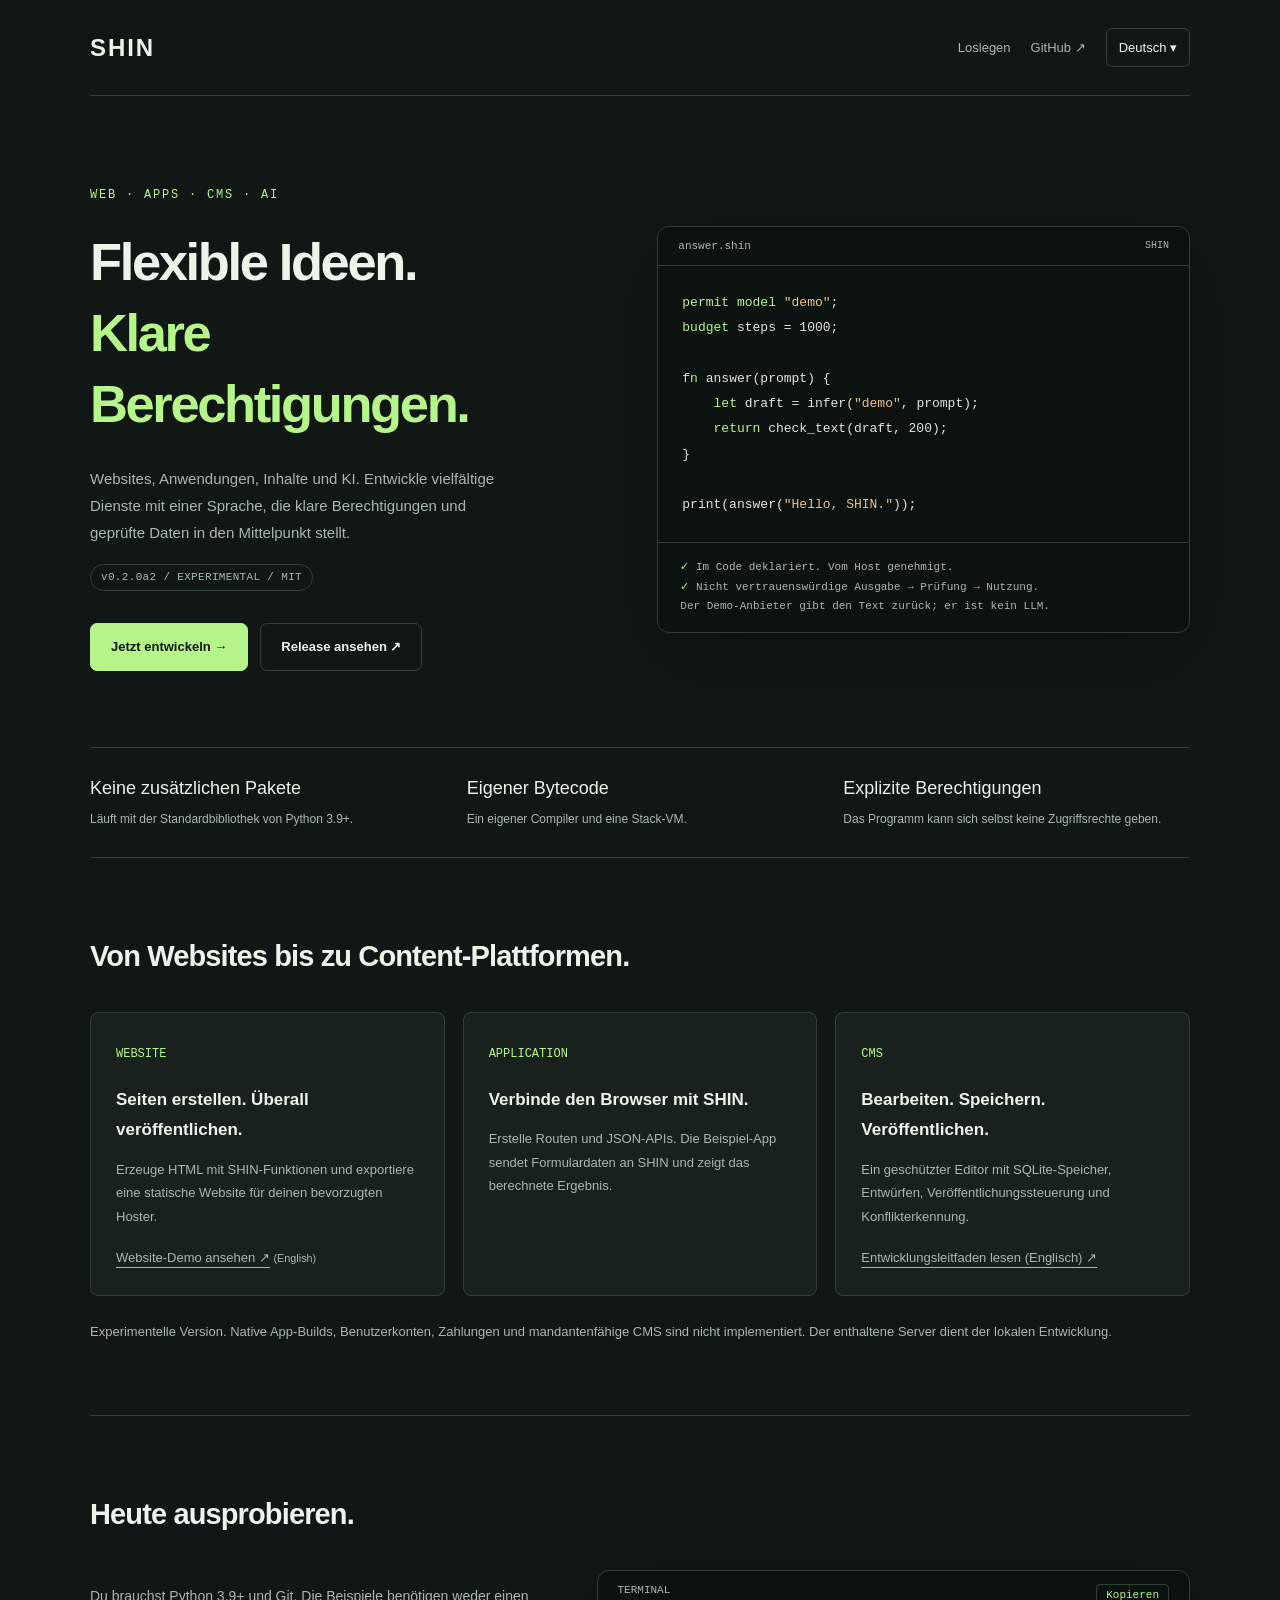
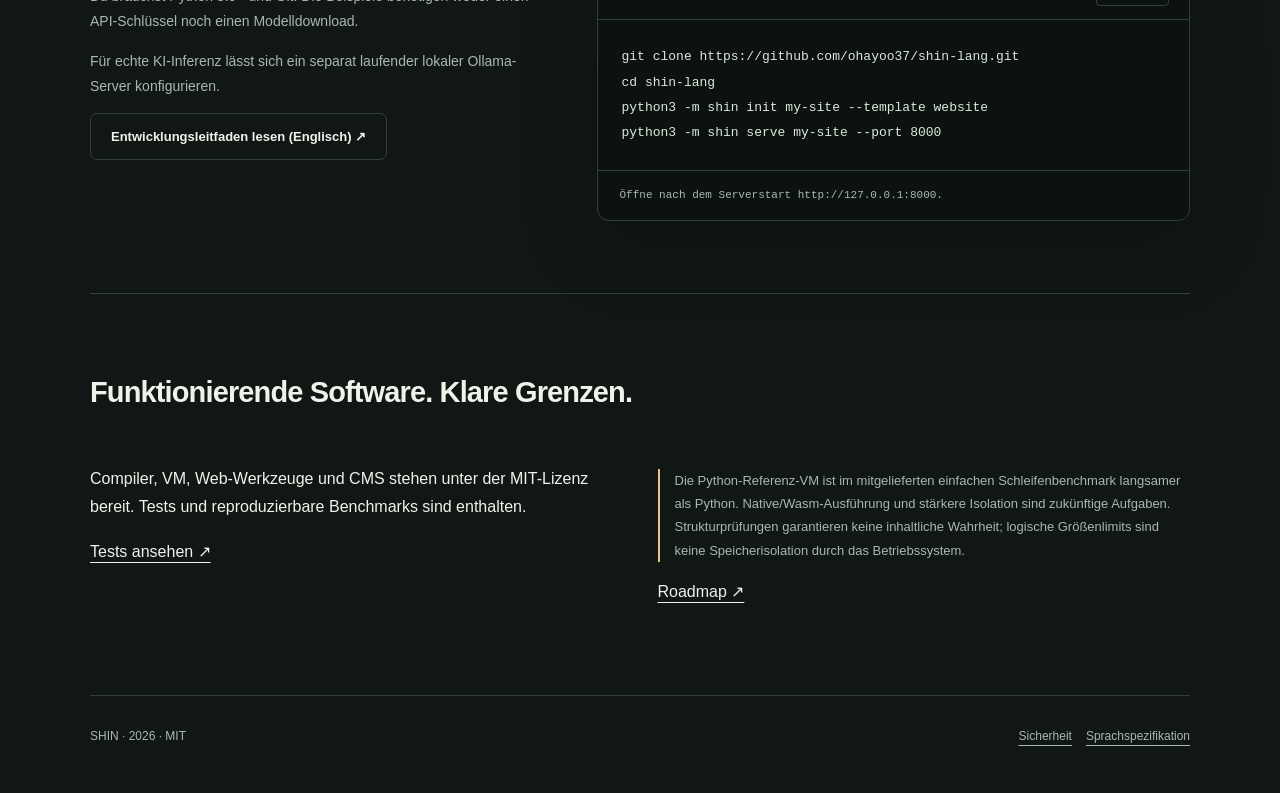
==== docs/de/index.html @ 1cef16b4 "Publish English-first multilingual website and unify SHIN branding" ====
<!doctype html>
<html lang="de"><head><meta charset="utf-8"><meta name="viewport" content="width=device-width,initial-scale=1">
<title>SHIN — Flexible Ideen. Klare Berechtigungen.</title><meta name="description" content="Eine experimentelle Sprache für Websites, Anwendungen, CMS und KI-Workflows."><meta name="theme-color" content="#101715">
<link rel="canonical" href="https://ohayoo37.github.io/shin-lang/de/"><link rel="alternate" hreflang="en" href="https://ohayoo37.github.io/shin-lang/en/"><link rel="alternate" hreflang="ja" href="https://ohayoo37.github.io/shin-lang/ja/"><link rel="alternate" hreflang="es" href="https://ohayoo37.github.io/shin-lang/es/"><link rel="alternate" hreflang="fr" href="https://ohayoo37.github.io/shin-lang/fr/"><link rel="alternate" hreflang="de" href="https://ohayoo37.github.io/shin-lang/de/"><link rel="alternate" hreflang="pt-BR" href="https://ohayoo37.github.io/shin-lang/pt-BR/"><link rel="alternate" hreflang="zh-CN" href="https://ohayoo37.github.io/shin-lang/zh-CN/"><link rel="alternate" hreflang="ko" href="https://ohayoo37.github.io/shin-lang/ko/"><link rel="alternate" hreflang="x-default" href="https://ohayoo37.github.io/shin-lang/">
<meta property="og:title" content="SHIN — Flexible Ideen. Klare Berechtigungen."><meta property="og:description" content="Eine experimentelle Sprache für Websites, Anwendungen, CMS und KI-Workflows."><meta property="og:url" content="https://ohayoo37.github.io/shin-lang/de/"><meta property="og:type" content="website">
<link rel="stylesheet" href="../site.css"><script src="../site.js" defer></script></head>
<body><a class="skip" href="#main">Zum Inhalt springen</a><div class="wrap">
<nav aria-label="Hauptnavigation"><a class="brand" href="./">SHIN</a><div class="navlinks"><a class="hide-mobile" href="#start">Loslegen</a><a href="https://github.com/ohayoo37/shin-lang">GitHub ↗</a><details class="languages"><summary aria-label="Sprache wählen">Deutsch</summary><div class="language-menu"><a lang="en" hreflang="en" href="../en/">English</a><a lang="ja" hreflang="ja" href="../ja/">日本語</a><a lang="es" hreflang="es" href="../es/">Español</a><a lang="fr" hreflang="fr" href="../fr/">Français</a><a lang="de" hreflang="de" href="../de/" aria-current="page">Deutsch</a><a lang="pt-BR" hreflang="pt-BR" href="../pt-BR/">Português</a><a lang="zh-CN" hreflang="zh-CN" href="../zh-CN/">简体中文</a><a lang="ko" hreflang="ko" href="../ko/">한국어</a></div></details></div></nav>
<main id="main"><div class="hero"><div><div class="eyebrow">WEB · APPS · CMS · AI</div><h1>Flexible Ideen.<br><em>Klare Berechtigungen.</em></h1><p class="lead">Websites, Anwendungen, Inhalte und KI. Entwickle vielfältige Dienste mit einer Sprache, die klare Berechtigungen und geprüfte Daten in den Mittelpunkt stellt.</p><span class="pill">v0.2.0a2 / EXPERIMENTAL / MIT</span><div class="actions"><a class="button primary" href="#start">Jetzt entwickeln →</a><a class="button" href="https://github.com/ohayoo37/shin-lang/releases">Release ansehen ↗</a></div></div>
<div class="codebox"><div class="codehead"><span>answer.shin</span><span>SHIN</span></div><pre><span class="kw">permit model</span> <span class="str">"demo"</span>;
<span class="kw">budget</span> steps = 1000;

<span class="kw">fn</span> answer(prompt) {
    <span class="kw">let</span> draft = infer(<span class="str">"demo"</span>, prompt);
    <span class="kw">return</span> check_text(draft, 200);
}

print(answer(<span class="str">"Hello, SHIN."</span>));</pre><div class="result"><b>✓</b> Im Code deklariert. Vom Host genehmigt.<br><b>✓</b> Nicht vertrauenswürdige Ausgabe → Prüfung → Nutzung.<br>Der Demo-Anbieter gibt den Text zurück; er ist kein LLM.</div></div></div>
<div class="strip"><div><strong>Keine zusätzlichen Pakete</strong><span>Läuft mit der Standardbibliothek von Python 3.9+.</span></div><div><strong>Eigener Bytecode</strong><span>Ein eigener Compiler und eine Stack-VM.</span></div><div><strong>Explizite Berechtigungen</strong><span>Das Programm kann sich selbst keine Zugriffsrechte geben.</span></div></div>
<section id="web"><div class="sectionhead"><h2>Von Websites bis zu Content-Plattformen.</h2></div><div class="cards"><article class="card"><span class="number">WEBSITE</span><h3>Seiten erstellen. Überall veröffentlichen.</h3><p>Erzeuge HTML mit SHIN-Funktionen und exportiere eine statische Website für deinen bevorzugten Hoster.</p><p><a href="../demo/">Website-Demo ansehen ↗</a> <small lang="en">(English)</small></p></article><article class="card"><span class="number">APPLICATION</span><h3>Verbinde den Browser mit SHIN.</h3><p>Erstelle Routen und JSON-APIs. Die Beispiel-App sendet Formulardaten an SHIN und zeigt das berechnete Ergebnis.</p></article><article class="card"><span class="number">CMS</span><h3>Bearbeiten. Speichern. Veröffentlichen.</h3><p>Ein geschützter Editor mit SQLite-Speicher, Entwürfen, Veröffentlichungssteuerung und Konflikterkennung.</p><p><a href="https://github.com/ohayoo37/shin-lang/blob/main/docs/web.md">Entwicklungsleitfaden lesen (Englisch) ↗</a></p></article></div><p class="note limits">Experimentelle Version. Native App-Builds, Benutzerkonten, Zahlungen und mandantenfähige CMS sind nicht implementiert. Der enthaltene Server dient der lokalen Entwicklung.</p></section>
<section id="start"><div class="sectionhead"><h2>Heute ausprobieren.</h2></div><div class="quick"><div><p>Du brauchst Python 3.9+ und Git. Die Beispiele benötigen weder einen API-Schlüssel noch einen Modelldownload.</p><p>Für echte KI-Inferenz lässt sich ein separat laufender lokaler Ollama-Server konfigurieren.</p><a class="button" href="https://github.com/ohayoo37/shin-lang/blob/main/docs/web.md">Entwicklungsleitfaden lesen (Englisch) ↗</a></div><div class="codebox"><div class="codehead"><span>TERMINAL</span><button class="copy" id="copy" type="button" data-success="Befehle kopiert." data-failure="Wähle die Befehle aus und kopiere sie manuell.">Kopieren</button></div><pre id="commands">git clone https://github.com/ohayoo37/shin-lang.git
cd shin-lang
python3 -m shin init my-site --template website
python3 -m shin serve my-site --port 8000</pre><div class="result" id="copy-status" aria-live="polite">Öffne nach dem Serverstart http://127.0.0.1:8000.</div></div></div></section>
<section><div class="sectionhead"><h2>Funktionierende Software. Klare Grenzen.</h2></div><div class="status"><div><p>Compiler, VM, Web-Werkzeuge und CMS stehen unter der MIT-Lizenz bereit. Tests und reproduzierbare Benchmarks sind enthalten.</p><a href="https://github.com/ohayoo37/shin-lang/tree/main/tests">Tests ansehen ↗</a></div><div><p class="note">Die Python-Referenz-VM ist im mitgelieferten einfachen Schleifenbenchmark langsamer als Python. Native/Wasm-Ausführung und stärkere Isolation sind zukünftige Aufgaben. Strukturprüfungen garantieren keine inhaltliche Wahrheit; logische Größenlimits sind keine Speicherisolation durch das Betriebssystem.</p><p><a href="https://github.com/ohayoo37/shin-lang/blob/main/docs/roadmap.md">Roadmap ↗</a></p></div></div></section></main>
<footer class="footer"><div>SHIN · 2026 · MIT</div><div><a href="https://github.com/ohayoo37/shin-lang/blob/main/SECURITY.md">Sicherheit</a><a href="https://github.com/ohayoo37/shin-lang/blob/main/docs/language.md">Sprachspezifikation</a></div></footer></div></body></html>
---- docs/site.css ----
:root{--bg:#101715;--panel:#18211e;--line:#31413a;--fg:#eef4e9;--muted:#a9b8ae;--green:#b5f58a;--amber:#ebc185}*{box-sizing:border-box}html{scroll-behavior:smooth}body{margin:0;background:var(--bg);color:var(--fg);font-family:ui-sans-serif,-apple-system,BlinkMacSystemFont,"Segoe UI",sans-serif;line-height:1.8}a{color:inherit;text-underline-offset:5px}button,a{ -webkit-tap-highlight-color:transparent}a:focus-visible,button:focus-visible{outline:3px solid var(--green);outline-offset:5px}.wrap{max-width:1180px;margin:auto;padding:0 40px}nav{display:flex;align-items:center;justify-content:space-between;padding:26px 0;border-bottom:1px solid var(--line);gap:20px}.brand{font-size:24px;font-weight:800;letter-spacing:.08em;text-decoration:none}.navlinks{display:flex;gap:28px;font-size:13px;color:var(--muted)}.navlinks a{text-decoration:none}.hero{padding:92px 0 76px;display:grid;grid-template-columns:1fr 1.05fr;gap:60px;align-items:center}.eyebrow{font:12px ui-monospace,monospace;letter-spacing:.15em;color:var(--green);margin-bottom:25px}.pill{display:inline-block;padding:4px 10px;border:1px solid var(--line);border-radius:30px;font:11px ui-monospace,monospace;letter-spacing:.03em;color:var(--muted)}h1{font-size:clamp(36px,4.1vw,56px);line-height:1.35;font-weight:650;letter-spacing:-.045em;margin:0 0 25px}h1 em{font-style:normal;color:var(--green)}.lead{color:var(--muted);font-size:15px;max-width:430px}.actions{display:flex;gap:12px;flex-wrap:wrap;margin-top:32px}.button{display:inline-block;padding:11px 20px;border:1px solid var(--line);border-radius:7px;text-decoration:none;font-size:13px;font-weight:600}.primary{background:var(--green);color:var(--bg);border-color:var(--green)}.codebox{border:1px solid var(--line);border-radius:12px;background:#0c120f;overflow:hidden;box-shadow:0 24px 80px #0003}.codehead{display:flex;justify-content:space-between;border-bottom:1px solid var(--line);padding:13px 20px;font:11px ui-monospace,monospace;color:var(--muted)}pre{margin:0;padding:24px;font:13px/1.95 ui-monospace,SFMono-Regular,Consolas,monospace;overflow-x:auto;color:#dce8dc}.kw{color:var(--green)}.str{color:var(--amber)}.comment{color:#8da398}.result{border-top:1px solid var(--line);padding:15px 22px;font:11px/1.8 ui-monospace,monospace;color:var(--muted)}.result b{color:var(--green);font-weight:400}.strip{display:grid;grid-template-columns:repeat(3,1fr);border-top:1px solid var(--line);border-bottom:1px solid var(--line);padding:24px 0;gap:30px}.strip strong{font-size:18px;display:block;font-weight:500}.strip span{font-size:12px;color:var(--muted)}section{padding:72px 0;border-bottom:1px solid var(--line)}.sectionhead{display:flex;justify-content:space-between;align-items:baseline;gap:25px;margin-bottom:30px}h2{font-size:29px;letter-spacing:-.03em;margin:0;font-weight:550}.label{font:11px ui-monospace,monospace;color:var(--muted);letter-spacing:.12em}.cards{display:grid;grid-template-columns:repeat(3,1fr);gap:18px}.card{padding:25px;border:1px solid var(--line);border-radius:8px;background:var(--panel)}.number{font:12px ui-monospace,monospace;color:var(--green)}h3{font-size:17px;margin:18px 0 12px;font-weight:550}.card p,.note{font-size:13px;color:var(--muted);margin:0}.quick{display:grid;grid-template-columns:1fr 1.3fr;gap:50px}.quick p{font-size:14px;color:var(--muted)}.copy{border:1px solid var(--line);border-radius:4px;background:transparent;color:var(--green);font:11px ui-monospace,monospace;padding:4px 9px;cursor:pointer}.status{display:grid;grid-template-columns:1fr 1fr;gap:35px}.status ul{padding-left:20px;font-size:14px;color:var(--muted)}.status h3{margin-top:0}.status .note{border-left:2px solid var(--amber);padding-left:15px;margin-top:20px}.footer{display:flex;justify-content:space-between;gap:25px;padding:30px 0 45px;color:var(--muted);font-size:12px}.footer a{margin-left:18px}.skip{position:absolute;left:-9999px}.skip:focus{position:fixed;left:20px;top:20px;background:var(--bg);padding:10px;z-index:2}@media(max-width:850px){.hero{grid-template-columns:1fr;gap:35px;padding:60px 0}.cards{grid-template-columns:1fr}.quick{grid-template-columns:1fr;gap:20px}.wrap{padding:0 24px}.status{grid-template-columns:1fr}.sectionhead{display:block}.sectionhead .label{display:block;margin-top:12px}}@media(max-width:480px){.navlinks{gap:15px}.navlinks .hide-mobile{display:none}.strip{gap:14px}.strip strong{font-size:15px}.strip span{font-size:11px}.footer{display:block}.footer div{margin-top:12px}.footer a{margin-left:0;margin-right:18px}pre{font-size:11px;padding:17px}}@media(prefers-reduced-motion:reduce){html{scroll-behavior:auto}}

.hero>*{min-width:0}.navlinks{align-items:center;gap:20px}.languages{position:relative;font-size:13px}.languages summary{cursor:pointer;border:1px solid var(--line);border-radius:6px;padding:7px 12px;list-style:none;color:var(--fg)}.languages summary::after{content:" ▾"}.languages[open] .language-menu{position:absolute;z-index:5;right:0;top:44px;background:var(--panel);border:1px solid var(--line);border-radius:8px;min-width:180px;padding:8px;box-shadow:0 12px 30px #0006}.language-menu a{display:block;padding:7px 12px;text-decoration:none}.language-menu a:hover,.language-menu a[aria-current=page]{background:#293e30;color:var(--green)}.sectionhead{flex-wrap:wrap}.pill{line-height:1.6}.cards p a{display:inline-block;margin-top:18px}h1{overflow-wrap:break-word}h2,h3{overflow-wrap:anywhere}.footer div{display:flex;flex-wrap:wrap;gap:14px}.footer a{margin:0}.quick>div{min-width:0}.note{margin-top:20px}button.copy{white-space:nowrap}.codehead{gap:10px}.codehead span:last-child{font-size:10px}.sr-only{position:absolute;width:1px;height:1px;padding:0;margin:-1px;overflow:hidden;clip:rect(0,0,0,0);white-space:nowrap;border:0}summary:focus-visible{outline:3px solid var(--green);outline-offset:4px}@media(max-width:600px){.navlinks{gap:10px}.navlinks .hide-mobile{display:none}.hero{padding:45px 0}.strip{grid-template-columns:1fr;gap:18px}.strip strong{font-size:17px}.languages summary{padding:6px 9px}.codehead span:last-child{display:none}h1{font-size:36px}.wrap{padding:0 20px}.sectionhead h2{font-size:26px}}
.language-menu{display:grid;gap:3px}.language-menu a{display:block;padding:5px 12px;border-radius:4px}.language-menu a:hover,.language-menu a[aria-current=page]{background:var(--panel);color:var(--green)}.limits{margin-top:24px}.card small{color:var(--muted)}.hero>div{min-width:0}h1{overflow-wrap:anywhere}.navlinks{align-items:center}
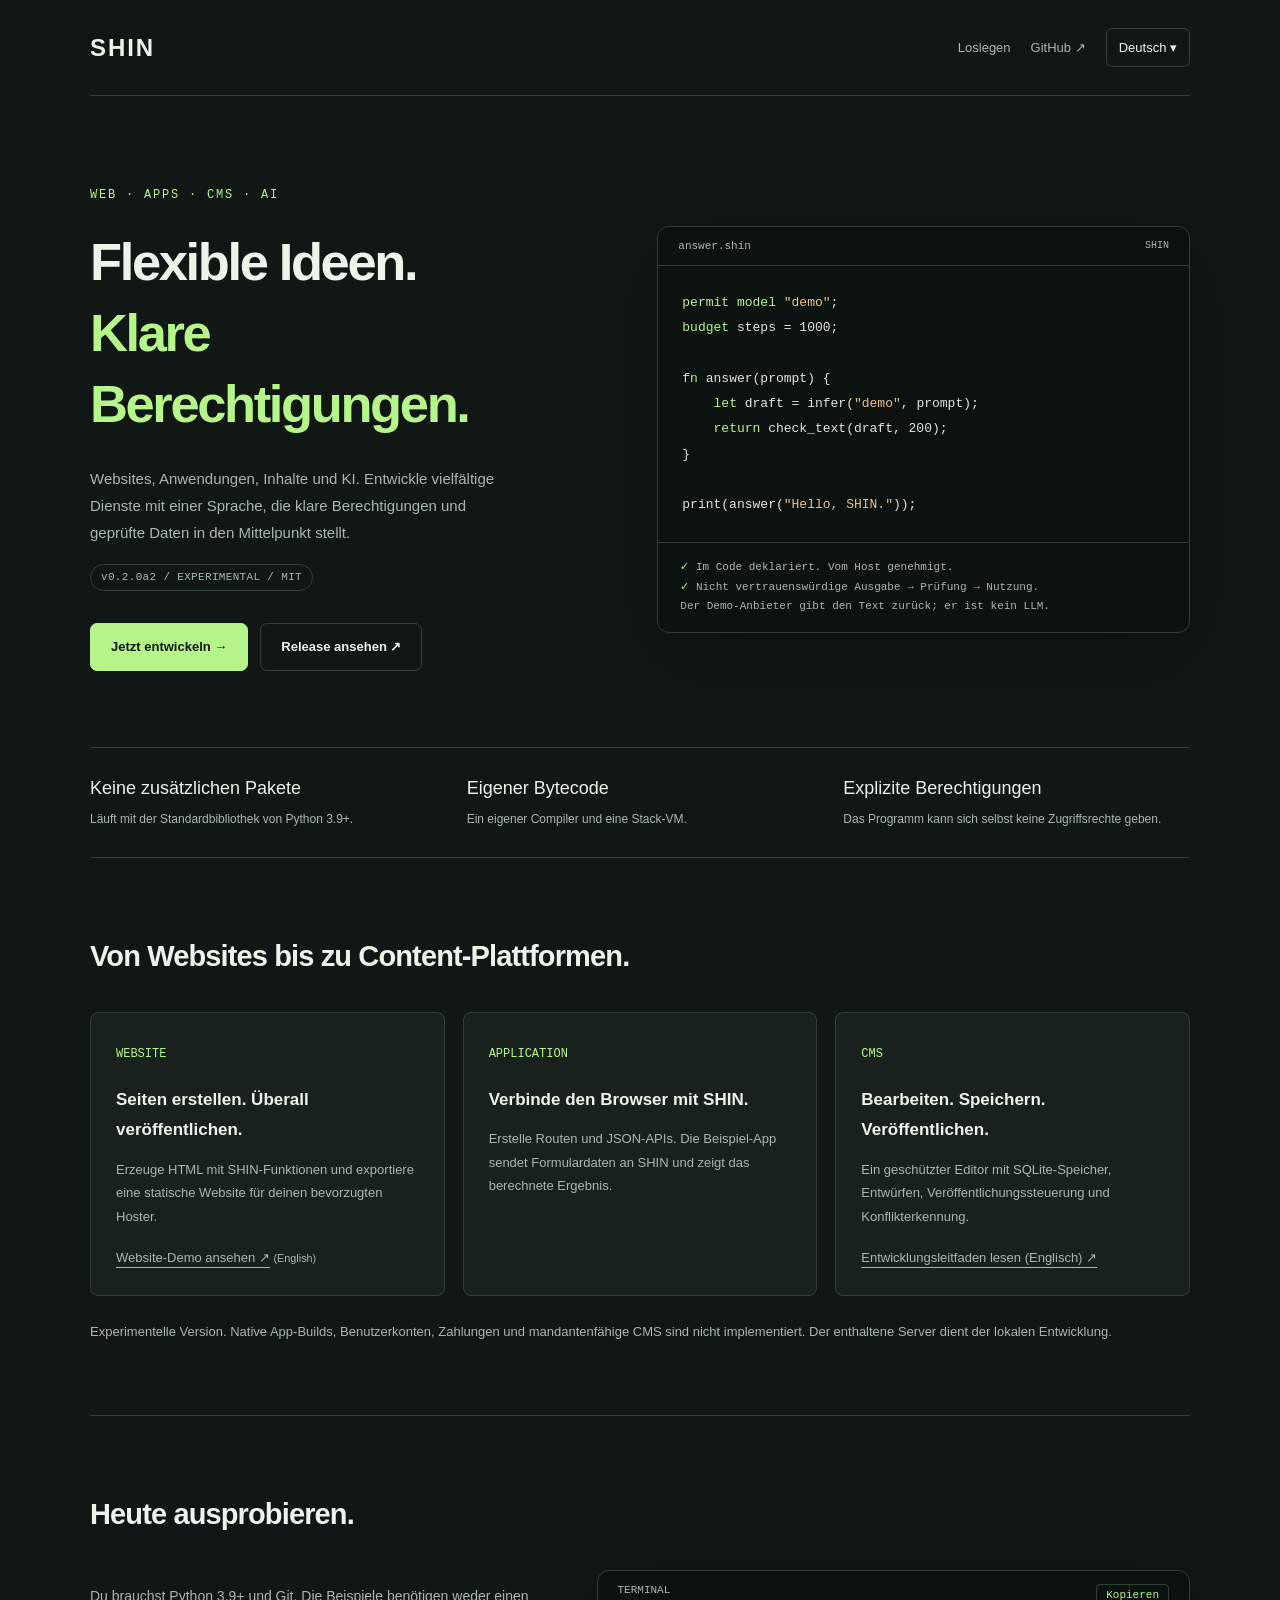
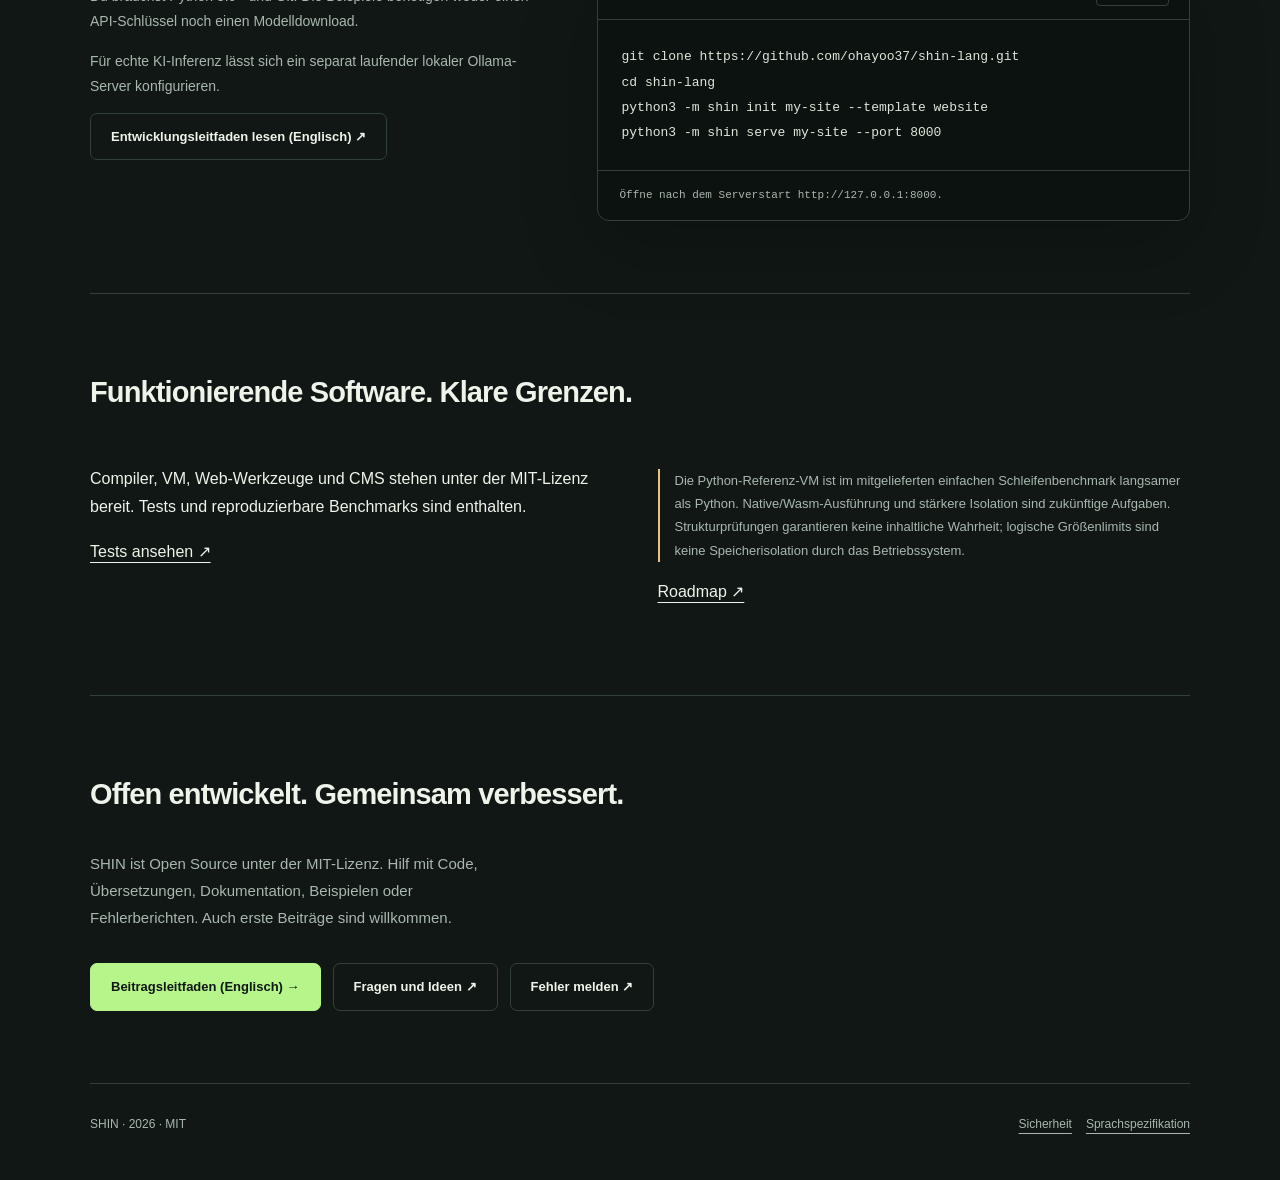
==== commit 609bbca9: "Open community contribution paths and document project governance" ====
--- a/docs/de/index.html
+++ b/docs/de/index.html
@@ -22,5 +22,6 @@
 cd shin-lang
 python3 -m shin init my-site --template website
 python3 -m shin serve my-site --port 8000</pre><div class="result" id="copy-status" aria-live="polite">Öffne nach dem Serverstart http://127.0.0.1:8000.</div></div></div></section>
-<section><div class="sectionhead"><h2>Funktionierende Software. Klare Grenzen.</h2></div><div class="status"><div><p>Compiler, VM, Web-Werkzeuge und CMS stehen unter der MIT-Lizenz bereit. Tests und reproduzierbare Benchmarks sind enthalten.</p><a href="https://github.com/ohayoo37/shin-lang/tree/main/tests">Tests ansehen ↗</a></div><div><p class="note">Die Python-Referenz-VM ist im mitgelieferten einfachen Schleifenbenchmark langsamer als Python. Native/Wasm-Ausführung und stärkere Isolation sind zukünftige Aufgaben. Strukturprüfungen garantieren keine inhaltliche Wahrheit; logische Größenlimits sind keine Speicherisolation durch das Betriebssystem.</p><p><a href="https://github.com/ohayoo37/shin-lang/blob/main/docs/roadmap.md">Roadmap ↗</a></p></div></div></section></main>
+<section><div class="sectionhead"><h2>Funktionierende Software. Klare Grenzen.</h2></div><div class="status"><div><p>Compiler, VM, Web-Werkzeuge und CMS stehen unter der MIT-Lizenz bereit. Tests und reproduzierbare Benchmarks sind enthalten.</p><a href="https://github.com/ohayoo37/shin-lang/tree/main/tests">Tests ansehen ↗</a></div><div><p class="note">Die Python-Referenz-VM ist im mitgelieferten einfachen Schleifenbenchmark langsamer als Python. Native/Wasm-Ausführung und stärkere Isolation sind zukünftige Aufgaben. Strukturprüfungen garantieren keine inhaltliche Wahrheit; logische Größenlimits sind keine Speicherisolation durch das Betriebssystem.</p><p><a href="https://github.com/ohayoo37/shin-lang/blob/main/docs/roadmap.md">Roadmap ↗</a></p></div></div></section>
+<section id="community"><div class="sectionhead"><h2>Offen entwickelt. Gemeinsam verbessert.</h2></div><p class="lead">SHIN ist Open Source unter der MIT-Lizenz. Hilf mit Code, Übersetzungen, Dokumentation, Beispielen oder Fehlerberichten. Auch erste Beiträge sind willkommen.</p><div class="actions"><a class="button primary" href="https://github.com/ohayoo37/shin-lang/blob/main/CONTRIBUTING.md">Beitragsleitfaden (Englisch) →</a><a class="button" href="https://github.com/ohayoo37/shin-lang/discussions">Fragen und Ideen ↗</a><a class="button" href="https://github.com/ohayoo37/shin-lang/issues/new/choose">Fehler melden ↗</a></div></section></main>
 <footer class="footer"><div>SHIN · 2026 · MIT</div><div><a href="https://github.com/ohayoo37/shin-lang/blob/main/SECURITY.md">Sicherheit</a><a href="https://github.com/ohayoo37/shin-lang/blob/main/docs/language.md">Sprachspezifikation</a></div></footer></div></body></html>
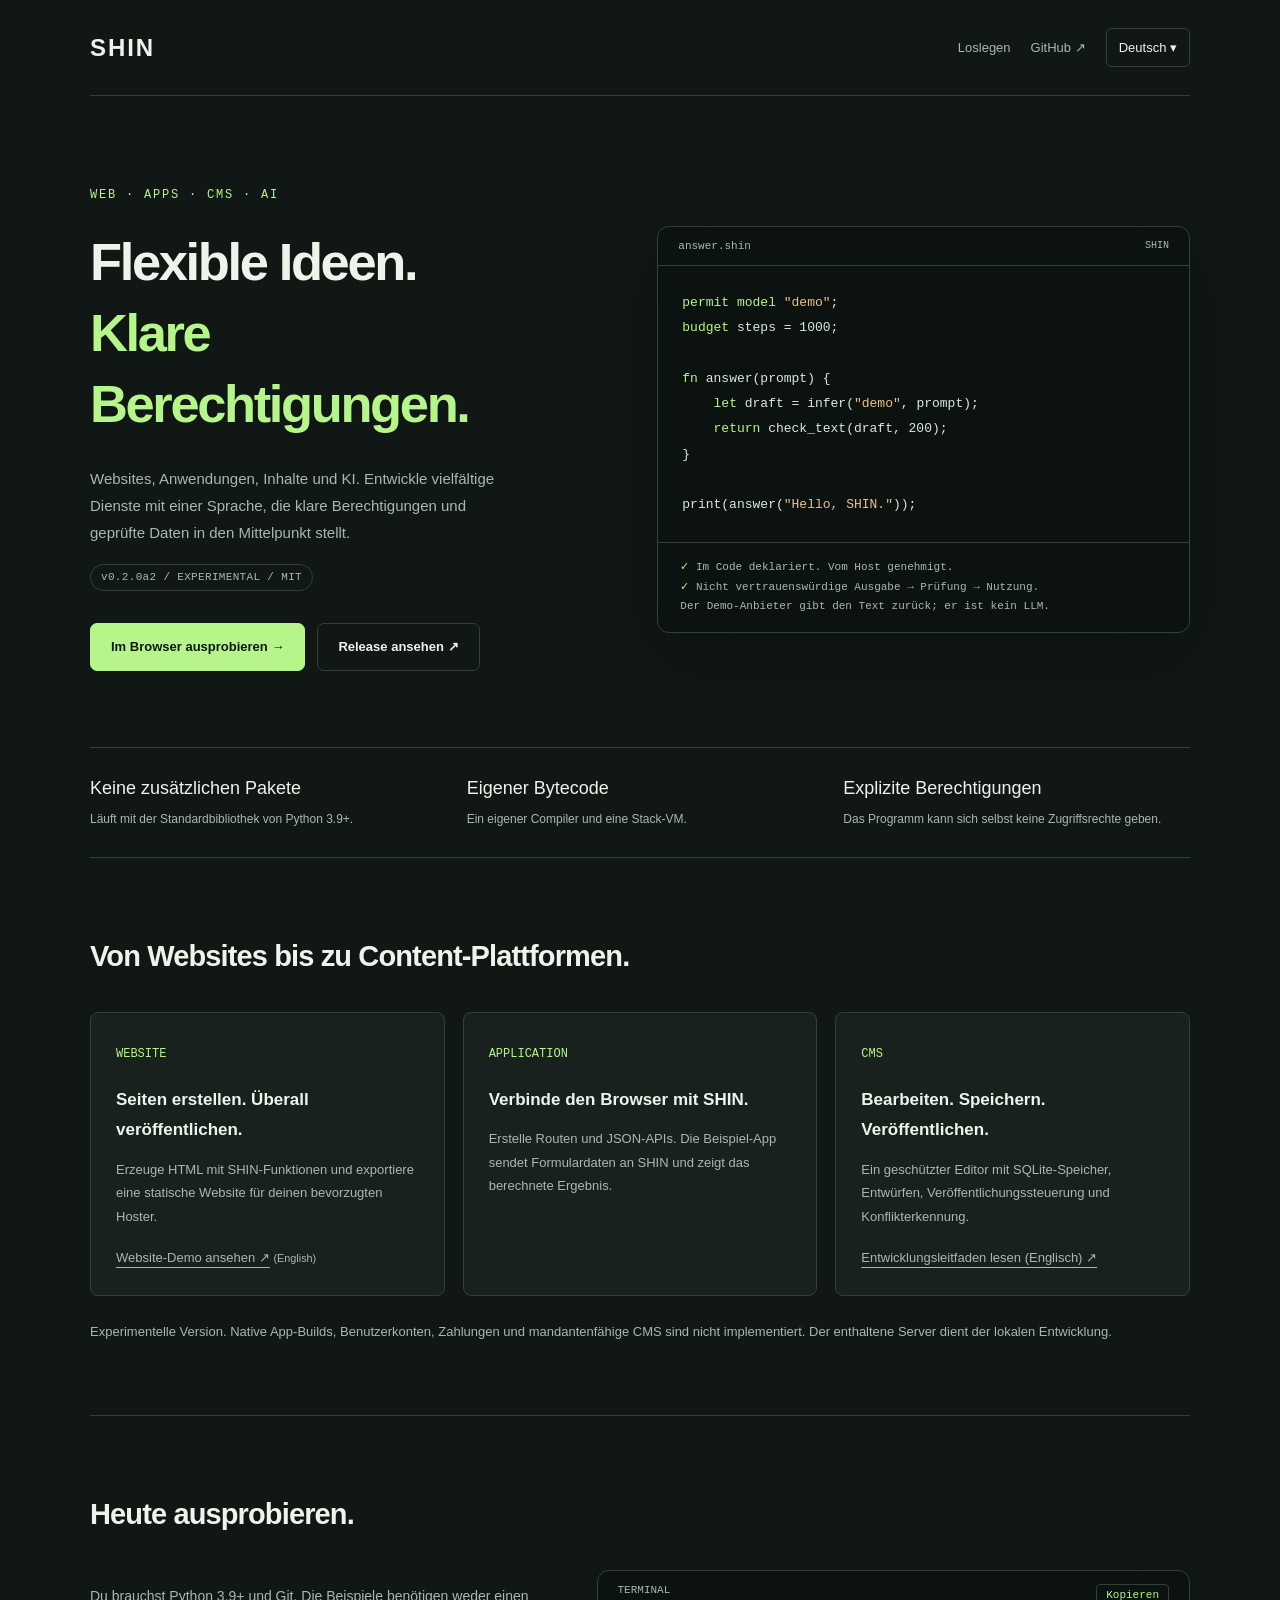
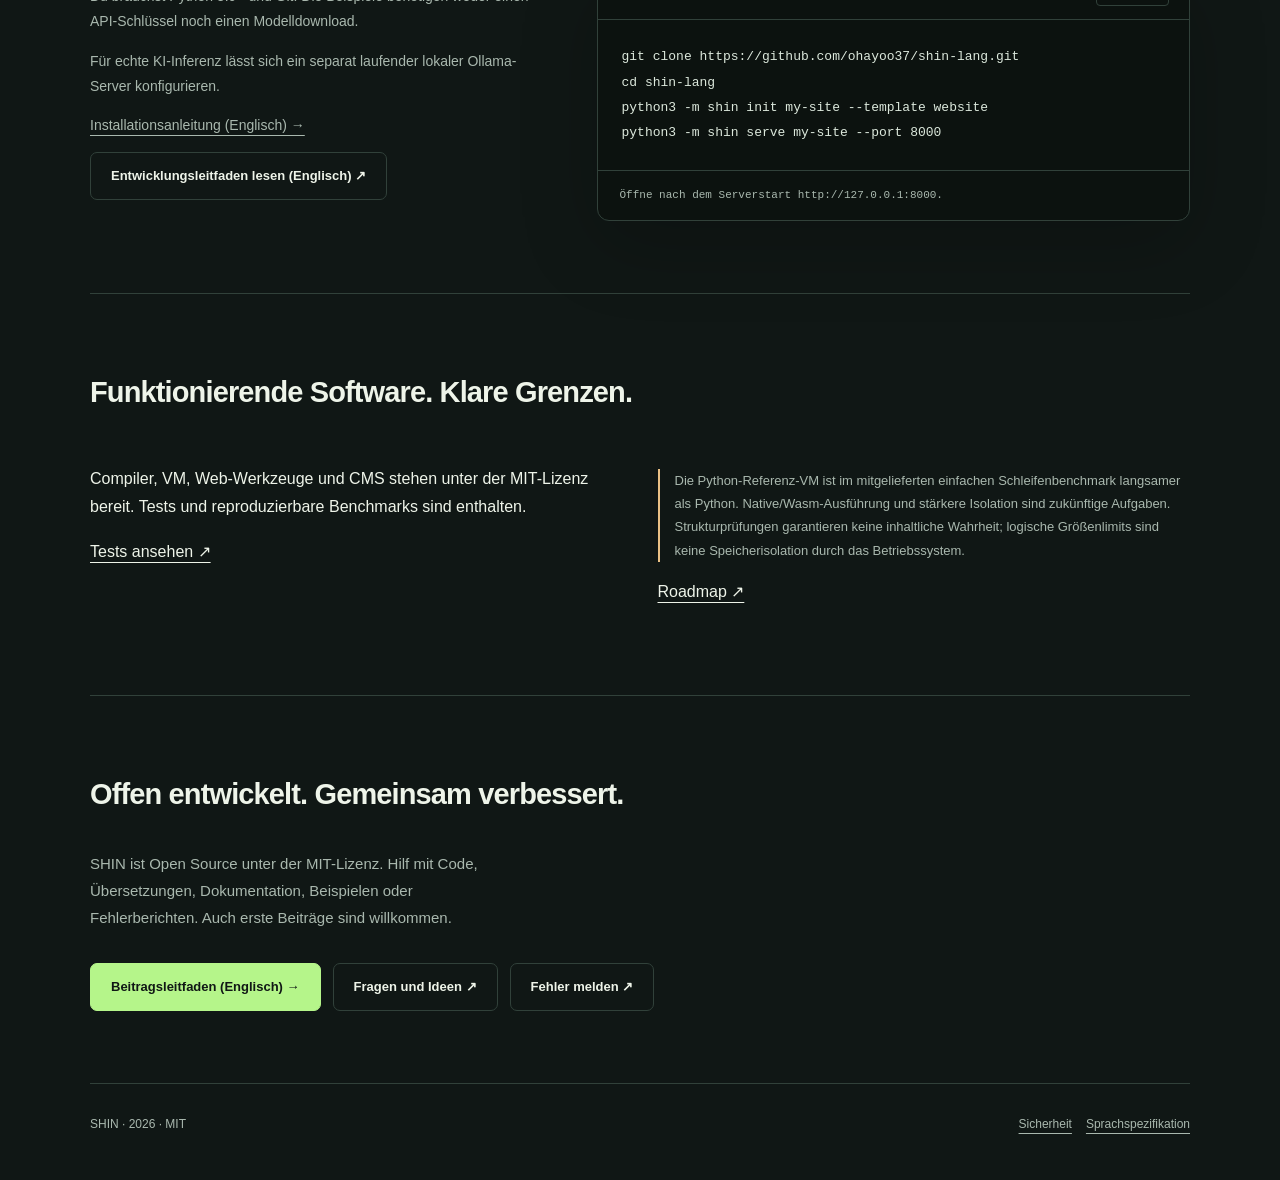
==== commit 59a95540: "Add real browser playground and cross-platform onboarding" ====
--- a/docs/de/index.html
+++ b/docs/de/index.html
@@ -6,7 +6,7 @@
 <link rel="stylesheet" href="../site.css"><script src="../site.js" defer></script></head>
 <body><a class="skip" href="#main">Zum Inhalt springen</a><div class="wrap">
 <nav aria-label="Hauptnavigation"><a class="brand" href="./">SHIN</a><div class="navlinks"><a class="hide-mobile" href="#start">Loslegen</a><a href="https://github.com/ohayoo37/shin-lang">GitHub ↗</a><details class="languages"><summary aria-label="Sprache wählen">Deutsch</summary><div class="language-menu"><a lang="en" hreflang="en" href="../en/">English</a><a lang="ja" hreflang="ja" href="../ja/">日本語</a><a lang="es" hreflang="es" href="../es/">Español</a><a lang="fr" hreflang="fr" href="../fr/">Français</a><a lang="de" hreflang="de" href="../de/" aria-current="page">Deutsch</a><a lang="pt-BR" hreflang="pt-BR" href="../pt-BR/">Português</a><a lang="zh-CN" hreflang="zh-CN" href="../zh-CN/">简体中文</a><a lang="ko" hreflang="ko" href="../ko/">한국어</a></div></details></div></nav>
-<main id="main"><div class="hero"><div><div class="eyebrow">WEB · APPS · CMS · AI</div><h1>Flexible Ideen.<br><em>Klare Berechtigungen.</em></h1><p class="lead">Websites, Anwendungen, Inhalte und KI. Entwickle vielfältige Dienste mit einer Sprache, die klare Berechtigungen und geprüfte Daten in den Mittelpunkt stellt.</p><span class="pill">v0.2.0a2 / EXPERIMENTAL / MIT</span><div class="actions"><a class="button primary" href="#start">Jetzt entwickeln →</a><a class="button" href="https://github.com/ohayoo37/shin-lang/releases">Release ansehen ↗</a></div></div>
+<main id="main"><div class="hero"><div><div class="eyebrow">WEB · APPS · CMS · AI</div><h1>Flexible Ideen.<br><em>Klare Berechtigungen.</em></h1><p class="lead">Websites, Anwendungen, Inhalte und KI. Entwickle vielfältige Dienste mit einer Sprache, die klare Berechtigungen und geprüfte Daten in den Mittelpunkt stellt.</p><span class="pill">v0.2.0a2 / EXPERIMENTAL / MIT</span><div class="actions"><a class="button primary" href="../playground/">Im Browser ausprobieren →</a><a class="button" href="https://github.com/ohayoo37/shin-lang/releases">Release ansehen ↗</a></div></div>
 <div class="codebox"><div class="codehead"><span>answer.shin</span><span>SHIN</span></div><pre><span class="kw">permit model</span> <span class="str">"demo"</span>;
 <span class="kw">budget</span> steps = 1000;
 
@@ -18,7 +18,7 @@
 print(answer(<span class="str">"Hello, SHIN."</span>));</pre><div class="result"><b>✓</b> Im Code deklariert. Vom Host genehmigt.<br><b>✓</b> Nicht vertrauenswürdige Ausgabe → Prüfung → Nutzung.<br>Der Demo-Anbieter gibt den Text zurück; er ist kein LLM.</div></div></div>
 <div class="strip"><div><strong>Keine zusätzlichen Pakete</strong><span>Läuft mit der Standardbibliothek von Python 3.9+.</span></div><div><strong>Eigener Bytecode</strong><span>Ein eigener Compiler und eine Stack-VM.</span></div><div><strong>Explizite Berechtigungen</strong><span>Das Programm kann sich selbst keine Zugriffsrechte geben.</span></div></div>
 <section id="web"><div class="sectionhead"><h2>Von Websites bis zu Content-Plattformen.</h2></div><div class="cards"><article class="card"><span class="number">WEBSITE</span><h3>Seiten erstellen. Überall veröffentlichen.</h3><p>Erzeuge HTML mit SHIN-Funktionen und exportiere eine statische Website für deinen bevorzugten Hoster.</p><p><a href="../demo/">Website-Demo ansehen ↗</a> <small lang="en">(English)</small></p></article><article class="card"><span class="number">APPLICATION</span><h3>Verbinde den Browser mit SHIN.</h3><p>Erstelle Routen und JSON-APIs. Die Beispiel-App sendet Formulardaten an SHIN und zeigt das berechnete Ergebnis.</p></article><article class="card"><span class="number">CMS</span><h3>Bearbeiten. Speichern. Veröffentlichen.</h3><p>Ein geschützter Editor mit SQLite-Speicher, Entwürfen, Veröffentlichungssteuerung und Konflikterkennung.</p><p><a href="https://github.com/ohayoo37/shin-lang/blob/main/docs/web.md">Entwicklungsleitfaden lesen (Englisch) ↗</a></p></article></div><p class="note limits">Experimentelle Version. Native App-Builds, Benutzerkonten, Zahlungen und mandantenfähige CMS sind nicht implementiert. Der enthaltene Server dient der lokalen Entwicklung.</p></section>
-<section id="start"><div class="sectionhead"><h2>Heute ausprobieren.</h2></div><div class="quick"><div><p>Du brauchst Python 3.9+ und Git. Die Beispiele benötigen weder einen API-Schlüssel noch einen Modelldownload.</p><p>Für echte KI-Inferenz lässt sich ein separat laufender lokaler Ollama-Server konfigurieren.</p><a class="button" href="https://github.com/ohayoo37/shin-lang/blob/main/docs/web.md">Entwicklungsleitfaden lesen (Englisch) ↗</a></div><div class="codebox"><div class="codehead"><span>TERMINAL</span><button class="copy" id="copy" type="button" data-success="Befehle kopiert." data-failure="Wähle die Befehle aus und kopiere sie manuell.">Kopieren</button></div><pre id="commands">git clone https://github.com/ohayoo37/shin-lang.git
+<section id="start"><div class="sectionhead"><h2>Heute ausprobieren.</h2></div><div class="quick"><div><p>Du brauchst Python 3.9+ und Git. Die Beispiele benötigen weder einen API-Schlüssel noch einen Modelldownload.</p><p>Für echte KI-Inferenz lässt sich ein separat laufender lokaler Ollama-Server konfigurieren.</p><p><a href="../start/">Installationsanleitung (Englisch) →</a></p><a class="button" href="https://github.com/ohayoo37/shin-lang/blob/main/docs/web.md">Entwicklungsleitfaden lesen (Englisch) ↗</a></div><div class="codebox"><div class="codehead"><span>TERMINAL</span><button class="copy" id="copy" type="button" data-success="Befehle kopiert." data-failure="Wähle die Befehle aus und kopiere sie manuell.">Kopieren</button></div><pre id="commands">git clone https://github.com/ohayoo37/shin-lang.git
 cd shin-lang
 python3 -m shin init my-site --template website
 python3 -m shin serve my-site --port 8000</pre><div class="result" id="copy-status" aria-live="polite">Öffne nach dem Serverstart http://127.0.0.1:8000.</div></div></div></section>
